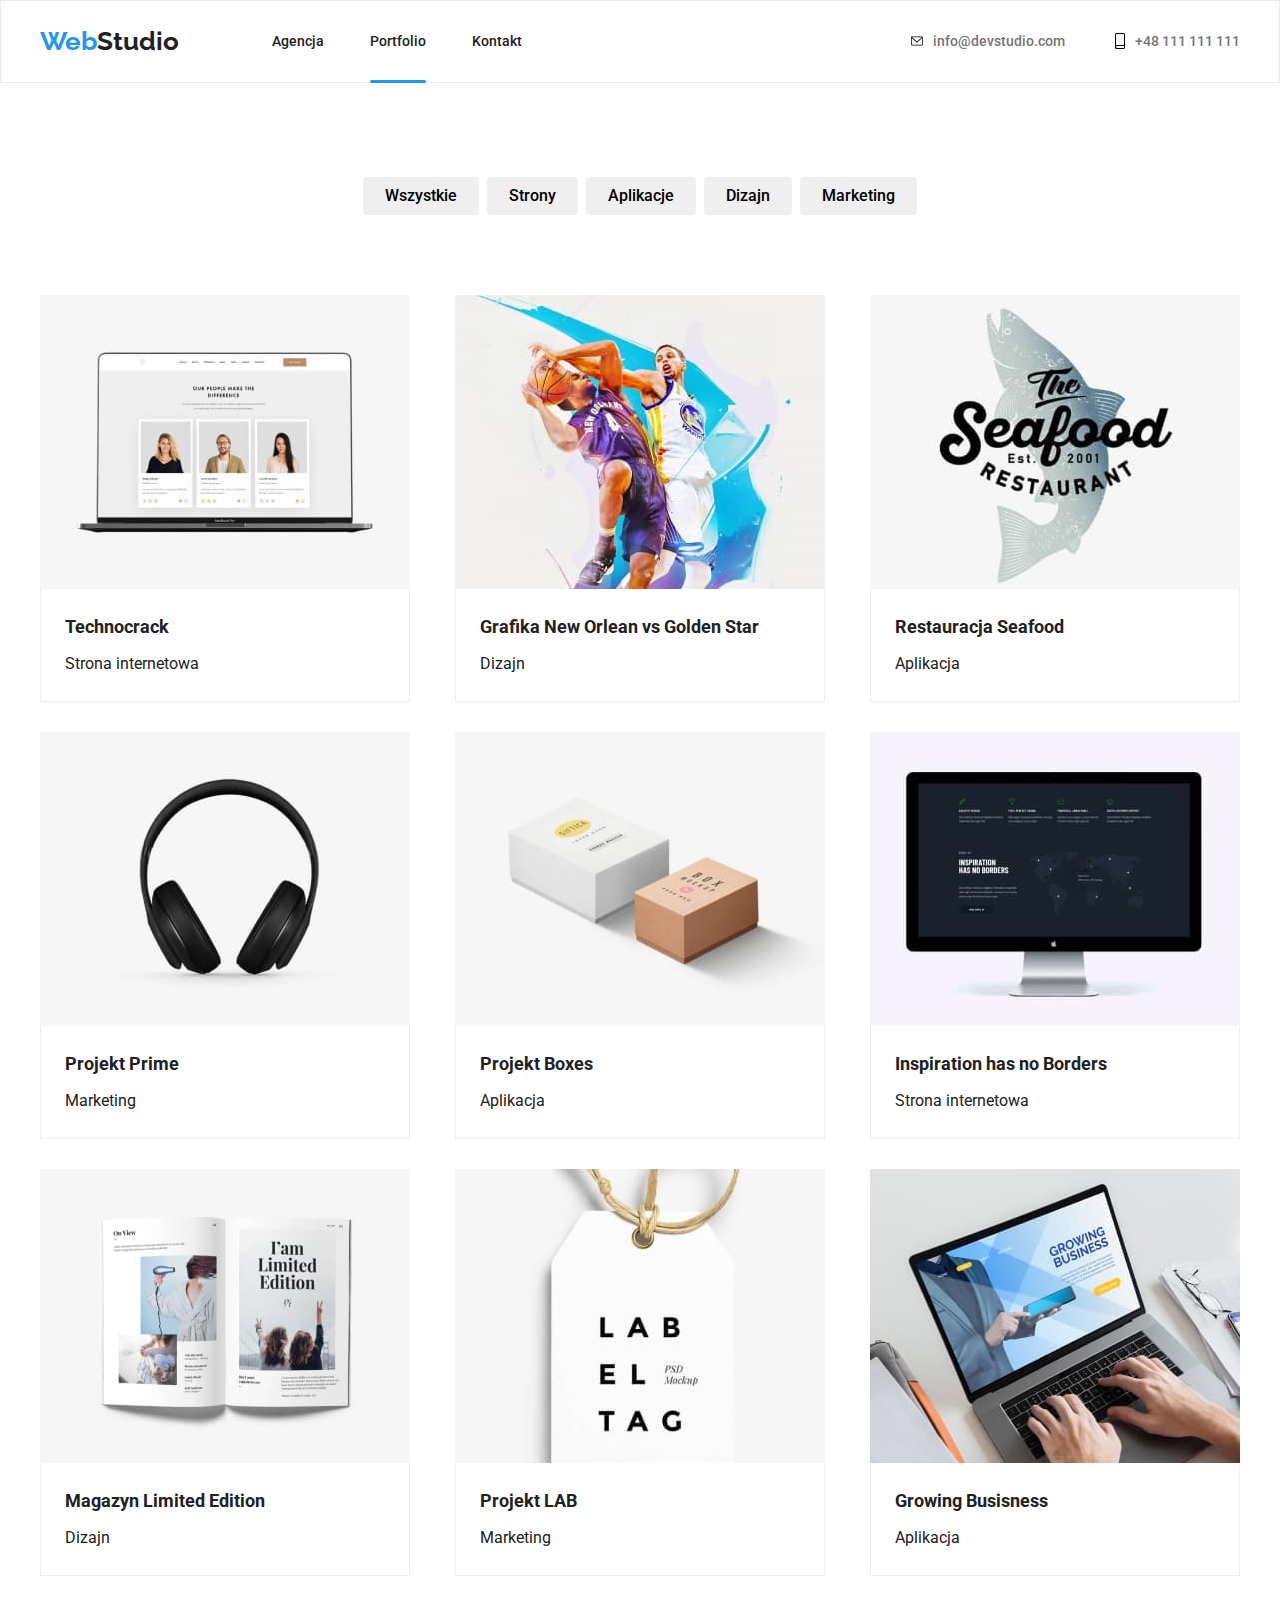
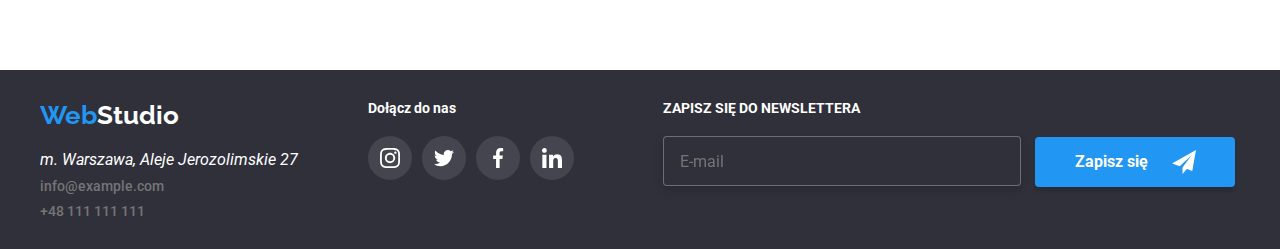
==== portfolio.html @ adc65fa4 "sklonowanie homework6" ====
<!DOCTYPE html>
<html lang="pl">
<head>
    <meta charset="UTF-8">
    <meta http-equiv="X-UA-Compatible" content="IE=edge">
    <meta name="viewport" content="width=device-width, initial-scale=1.0">
    <title>Portfolio</title>
    <link rel="stylesheet" href="https://cdnjs.cloudflare.com/ajax/libs/modern-normalize/1.0.0/modern-normalize.min.css" />
    <link rel="stylesheet" href="./css/styles.css">
    <link rel="preconnect" href="https://fonts.googleapis.com">
    <link rel="preconnect" href="https://fonts.gstatic.com" crossorigin>
    <link href="https://fonts.googleapis.com/css2?family=Raleway:wght@900&family=Roboto:wght@400;500;700;900&display=swap"
        rel="stylesheet">
</head>
<body>
    <header class="header">
    <div class="conteiner header-center">
        <a class="header-link link" href="./index.html"><span class="logo">Web</span>Studio</a>
        <nav class="navi">
            <ul class="navi-link list">
                <li class="navi-list-item"><a class="navi-list-link link" href="./index.html">Agencja</a></li>
                <li class="navi-list-item one"><a class="navi-list-link link" href="./portfolio.html">Portfolio</a></li>
                <li class="navi-list-item"><a class="navi-list-link link" href="#">Kontakt</a></li>
            </ul>
        </nav>
        <a class="link-mail link" href="mailto:info@devstudio.com">
            <svg class="mail-icons">
                <use href="./images/icons.svg#icon-envelope"></use>
            </svg>info@devstudio.com</a>
        <a class="link-phone link" href="tel:+48111111111">
            <svg class="phone-icons">
                <use href="./images/icons.svg#icon-smartphone"></use>
            </svg>+48 111 111 111</a>
    </div>
    </header>
    <main class="pade-two">
        <div class="filtr section">
            <div class="filtr-button conteiner">
                <ul class="filtr-list list">
                    <li class="filtr-list-item"><button class="btn-list" type="button">Wszystkie</button></li>
                    <li class="filtr-list-item"><button class="btn-list" type="button">Strony</button></li>
                    <li class="filtr-list-item"><button class="btn-list" type="button">Aplikacje</button></li>
                    <li class="filtr-list-item"><button class="btn-list" type="button">Dizajn</button></li>
                    <li class="filtr-list-item"><button class="btn-list" type="button">Marketing</button></li>
                </ul>
            </div>
            
        </div>
        <div class="fotos">
            <div class="conteiner">
                <ul class="fotos-list list">
                    <li class="fotos-list-item">
                        <figure class="fotos-set">
                            <div class="box-fotos">
                                <img src="./images/portfolio1.jpg" alt="zdjęcie laptopa" width="370px" height="294px">
                                <div class="box-text">
                                    <p>
                                        Technocrack jest popularną platformą wykorzystywaną do rozpowszechniania koronawirusa. Firmy wykorzystują tę platformę
                                        do celów szpiegowskich i ataków na niezabezpieczone serwery konkurencji
                                    </p>
                                </div>
                            </div>   
                            <figcaption class="fotos-caption">Technocrack <br> <span class="fotos-caption-text">Strona
                                    internetowa</span></figcaption>
                        </figure>
                    </li>
                    <li class="fotos-list-item">
                        <figure class="fotos-set">
                            <div class="box-fotos">
                                <img src="./images/portfolio2.jpg" alt="zdjęcie koszykarzy" width="370px" height="294px">
                                <div class="box-text">
                                    <p>
                                        Technocrack jest popularną platformą wykorzystywaną do rozpowszechniania koronawirusa. Firmy wykorzystują tę
                                        platformę
                                        do celów szpiegowskich i ataków na niezabezpieczone serwery konkurencji
                                    </p>
                                </div>
                            </div>
                            <figcaption class="fotos-caption">Grafika New Orlean vs Golden Star <br> <span
                                    class="fotos-caption-text">Dizajn</span></figcaption>
                        </figure>
                    </li>
                    <li class="fotos-list-item">
                        <figure class="fotos-set">
                            <div class="box-fotos">
                                <img src="./images/portfolio3.jpg" alt="logo Seafood" width="370px" height="294px">
                                <div class="box-text">
                                    <p>
                                        Technocrack jest popularną platformą wykorzystywaną do rozpowszechniania koronawirusa. Firmy wykorzystują tę
                                        platformę
                                        do celów szpiegowskich i ataków na niezabezpieczone serwery konkurencji
                                    </p>
                                </div>
                            </div>
                            <figcaption class="fotos-caption">Restauracja Seafood <br> <span class="fotos-caption-text">Aplikacja</span>
                            </figcaption>
                        </figure>
                    </li>
                    <li class="fotos-list-item">
                        <figure class="fotos-set">
                            <div class="box-fotos">
                                <img src="./images/portfolio4.jpg" alt="zdjęcie słuchawek" width="370px" height="294px">
                                <div class="box-text">
                                    <p>
                                        Technocrack jest popularną platformą wykorzystywaną do rozpowszechniania koronawirusa. Firmy wykorzystują tę
                                        platformę
                                        do celów szpiegowskich i ataków na niezabezpieczone serwery konkurencji
                                    </p>
                                </div>
                            </div>
                            <figcaption class="fotos-caption">Projekt Prime <br> <span class="fotos-caption-text">Marketing</span>
                            </figcaption>
                        </figure>
                    </li>
                    <li class="fotos-list-item">
                        <figure class="fotos-set">
                            <div class="box-fotos">
                                <img src="./images/portfolio5.jpg" alt="zdjecie pudełek" width="370px" height="294px">
                                <div class="box-text">
                                    <p>
                                        Technocrack jest popularną platformą wykorzystywaną do rozpowszechniania koronawirusa. Firmy wykorzystują tę
                                        platformę
                                        do celów szpiegowskich i ataków na niezabezpieczone serwery konkurencji
                                    </p>
                                </div>
                            </div>
                            <figcaption class="fotos-caption">Projekt Boxes <br> <span class="fotos-caption-text">Aplikacja</span>
                            </figcaption>
                        </figure>
                    </li>
                    <li class="fotos-list-item">
                        <figure class="fotos-set">
                            <div class="box-fotos">
                                <img src="./images/portfolio6.jpg" alt="zdjecie monitora" width="370px" height="294px">
                                <div class="box-text">
                                    <p>
                                        Technocrack jest popularną platformą wykorzystywaną do rozpowszechniania koronawirusa. Firmy wykorzystują tę
                                        platformę
                                        do celów szpiegowskich i ataków na niezabezpieczone serwery konkurencji
                                    </p>
                                </div>
                            </div>
                            <figcaption class="fotos-caption">Inspiration has no Borders <br><span class="fotos-caption-text">Strona
                                    internetowa</span></figcaption>
                        </figure>
                    </li>
                    <li class="fotos-list-item">
                        <figure class="fotos-set">
                            <div class="box-fotos">
                                <img src="./images/portfolio7.jpg" alt="zdjecie otwartej książki" width="370px" height="294px">
                                <div class="box-text">
                                    <p>
                                        Technocrack jest popularną platformą wykorzystywaną do rozpowszechniania koronawirusa. Firmy wykorzystują tę
                                        platformę
                                        do celów szpiegowskich i ataków na niezabezpieczone serwery konkurencji
                                    </p>
                                </div>
                            </div>
                            <figcaption class="fotos-caption">Magazyn Limited Edition<br><span class="fotos-caption-text">Dizajn</span>
                            </figcaption>
                        </figure>
                    </li>
                    <li class="fotos-list-item">
                        <figure class="fotos-set">
                            <div class="box-fotos">
                                <img src="./images/portfolio8.jpg" alt="zdjecie metki" width="370px" height="294px">
                                <div class="box-text">
                                    <p>
                                        Technocrack jest popularną platformą wykorzystywaną do rozpowszechniania koronawirusa. Firmy wykorzystują tę
                                        platformę
                                        do celów szpiegowskich i ataków na niezabezpieczone serwery konkurencji
                                    </p>
                                </div>
                            </div>
                            <figcaption class="fotos-caption">Projekt LAB<br><span class="fotos-caption-text">Marketing</span>
                            </figcaption>
                        </figure>
                    </li>
                    <li class="fotos-list-item">
                        <figure class="fotos-set">
                            <div class="box-fotos">
                                <img src="./images/portfolio9.jpg" alt="zdjecie laptopa" width="370px" height="294px">
                                <div class="box-text">
                                    <p>
                                        Technocrack jest popularną platformą wykorzystywaną do rozpowszechniania koronawirusa. Firmy wykorzystują tę
                                        platformę
                                        do celów szpiegowskich i ataków na niezabezpieczone serwery konkurencji
                                    </p>
                                </div>
                            </div>
                            <figcaption class="fotos-caption">Growing Busisness<br> <span class="fotos-caption-text">Aplikacja</span>
                            </figcaption>
                        </figure>
                    </li>
                </ul>
            </div>
        </div>
    </main>
    <footer class="info">
        <div class="conteiner down">
            <div class="address">
                <a class="header-link link" href="./index.html"><span class="logo">Web</span><span
                        class="logo-down">Studio</span></a>
                <address class="town town-down">
                    m. Warszawa, Aleje Jerozolimskie 27
                </address>
                <p class="contact"><a class="link-mail link space" href="mailto:info@example.com">info@example.com</a></p>
                <p class="contact"><a class="link-phone link space" href="tel:+48111111111">+48 111 111 111</a></p>
            </div>
            <div class="address-socjal">
                <p class="joint">Dołącz do nas</p>
                <ul class="address-socjal-list list">
                    <li class="address-socjal-icons">
                        <a class="address-list_link" href="#">
                            <svg class="address-icons">
                                <use href="./images/icons.svg#icon-instagram"></use>
                            </svg>
                        </a>
                    </li>
                    <li class="address-socjal-icons">
                        <a class="address-list_link" href="#">
                            <svg class="address-icons">
                                <use href="./images/icons.svg#icon-twitter"></use>
                            </svg>
                        </a>
                    </li>
                    <li class="address-socjal-icons">
                        <a class="address-list_link" href="#">
                            <svg class="address-icons">
                                <use href="./images/icons.svg#icon-facebook"></use>
                            </svg>
                        </a>
                    </li>
                    <li class="address-socjal-icons">
                        <a class="address-list_link" href="#">
                            <svg class="address-icons">
                                <use href="./images/icons.svg#icon-linkedin"></use>
                            </svg>
                        </a>
                    </li>
                </ul>
            </div>
            <div class="newsletter">
                <form>
                    <label>
                        <p class="sign">Zapisz się do Newslettera</p>
                        <input class="sign-mail" type="email" name="email" placeholder="E-mail">
                        <button class="sign-btn" type="submit">Zapisz się
                            <svg class="icon-send">
                                <use href="./images/iconss.svg#icon-icon-send"></use>
                            </svg>
                        </button>
                    </label>
                </form>
            </div>
        </div>
    </footer>
</body>
</html>
---- css/styles.css ----
:root {
    --main-font:'Roboto', sans-serif;
    --secend-font:'Raleway', sans-serif;
    --secend-color: #2196F3;
    --first-color: #757575;
}
body {
    font-family: var(--main-font);
    color: #212121;

}
h1,
h2,
h3,
h4,
h5,
h6 {
    margin: 0;
    padding: 0;
}
ul,
ol {
    margin: 0;
    padding: 0;
}
p {
    margin: 0;
    padding: 0;
}
figure {
    margin: 0;
    padding: 0;
}

.list {
    list-style: none;
}
.link {
    text-decoration: none;
}
.conteiner {
    width: 1200px;
    margin: 0 auto;
}
.section {
    padding-top: 94px;
    padding-bottom: 94px;
}

/*--------Header----------*/
.header .conteiner {
    display: flex;
    align-items: center;
    padding-top: 25px;
    padding-bottom: 25px;
}
.navi-link {
    display: flex;
}
.navi-list-item:not(:last-child) {
    margin-right: 46px;
}
.header-link {
    font-family: var(--secend-font);
    font-weight: 700;
    font-size: 26px;
    line-height: 1.192em;
    color: #212121;
    margin-right: 93px;
    transition-property: color;
    transition-duration: 250ms;
    transition-timing-function: cubic-bezier(0.4, 0, 0.2, 1);
}
.header {
    border: 1px solid #ECECEC;

}
.logo {
    color: var(--secend-color);
}

.header-link:hover, .header-link:focus,
 .header-link:active {
        color: var(--secend-color);
        
}
.navi-list-link {
    color: #212121;
    font-family: var(--main-font);
    font-weight: 500;
    font-size: 14px;
    line-height: 1.142em;
    transition-property: color;
    transition-duration: 250ms;
    transition-timing-function: cubic-bezier(0.4, 0, 0.2, 1);
}
.navi-list-item {
    position: relative;
    transition-property: color;
    transition-duration: 250ms;
    transition-timing-function: cubic-bezier(0.4, 0, 0.2, 1);
    
   
}
.one::before {
    content: "";
    width: 100%;
    height: 3px;
    display: block;
    background-color: var(--secend-color);
    position: absolute;
    bottom: -32px;
    border-radius: 2px;
}
.link-mail, .link-phone {
    color: var(--first-color);
    font-family: var(--main-font);
    font-weight: 500;
    font-size: 14px;
    line-height: 1.142em; 
    transition-property: fill;
    transition-duration: 250ms;
    transition-timing-function: cubic-bezier(0.4, 0, 0.2, 1);
    
}
.link-mail {
    display: flex;
    margin-left: auto;
    margin-right: 50px;
    transition-property: color;
    transition-duration: 250ms;
    transition-timing-function: cubic-bezier(0.4, 0, 0.2, 1);
}
.mail-icons {
    margin-right: 10px;
    width: 12px;
    height: 16px;
    transition-property: fill;
    transition-duration: 250ms;
    transition-timing-function: cubic-bezier(0.4, 0, 0.2, 1);

}
.link-mail:hover,
.link-mail:focus {
    fill: var(--secend-color);
    
}
.phone-icons {
    margin-right: 10px;
    width: 10px;
    height: 16px;
    transition-property: fill;
    transition-duration: 250ms;
    transition-timing-function: cubic-bezier(0.4, 0, 0.2, 1);
}
.link-phone {
    display: flex;
    transition-property: color;
    transition-duration: 250ms;
    transition-timing-function: cubic-bezier(0.4, 0, 0.2, 1);
}
.link-phone:hover,
.link-phone:focus {
    fill: var(--secend-color);
    
}
.navi-list-link:hover, .navi-list-link:focus, .navi-list-link:active,
.link-mail:hover, .link-mail:focus, .link-mail:active,
.link-phone:hover, .link-phone:focus, .link-phone:active  {
    color: var(--secend-color);
   
    
}
/*--------End Header----------*/
/*-------Body----------*/

.efect .conteiner {
    display: flex;
    flex-direction: column;
    align-items: center;
    align-content: center;
    justify-items: center;

}
.efect-head {
    font-weight: 900;
    font-size: 44px;
    line-height: 1.363em;
    color: white;
    text-align: center;
    text-transform: uppercase;
    max-width: 696px;
}

.efect {
    display: flex;
    background-color: #2F303A;
    background-image:linear-gradient(
        rgba(47, 48, 58, 0.4),
        rgba(47, 48, 58, 0.4)),  
    url(../images/background-image.jpg);
    background-size: cover;
    background-repeat: no-repeat;
    min-height: 600px;
    align-items: center;
}
.btn-service {
    font-family: var(--secend-font);
    font-weight: 700;
    font-size: 16px;
    line-height: 1.875em;
    background-color: var(--secend-color);
    color: white;
    margin-top: 30px;
    border: none;
    box-shadow: rgba(0, 0, 0, 0.15);
    border-radius: 4px;
    width: 200px;
    height: 50px;
   
}
.btn-service:hover, .btn-service:focus, .btn-service:active {
    color: var(--secend-color);
    cursor: pointer;
    color: white;
    
}
.description .conteiner {
    display: flex;
    justify-content: center
}
.description-list {
    display: flex;
}

.description-list-item:not(:last-child){
    margin-right: 30px;
}
.article {
    display: flex;
    flex-direction: column;
}
.article-icons {
    display: flex;
    background-color: #F5F4FA;
    justify-content: center;
    padding-top: 25px;
    padding-bottom: 25px;
    
}
.article-icnos_item {
    width: 70px;
    height: 70px;
    
}
.article-head {
    font-size: 14px;
    font-weight: 700;
    line-height: 1.142em;
    margin-bottom: 10px;
    margin-top: 30px;
}
.article-p {
    font-size: 14px;
    flex-wrap: wrap;
    line-height: 1.714em;
}
.working {
    padding-top: 0;
}
.working-head {
    font-size: 36px;
    font-weight: 700;
    line-height: 1.166em;
    
    margin-bottom: 30px;
}
.teams-head {
    font-size: 36px;
    font-weight: 700;
    line-height: 1.166em;
    align-items: center;
    margin-bottom: 50px;
}
.teams-caption {
    font-size: 16px;
    font-weight: 500;
    line-height: 1.187em;
    text-align: center;
    margin-top: 30px;
    
}
.teams-caption-text {
   font-size: 16px;
    font-weight: 400;
    line-height: 1.187em; 
    text-align: center;
}


.social-list {
    display: flex;
    align-items: center;
    justify-content: space-between; 
   padding: 16px 32px 30px 32px;
}
.social-list-item {
    display: flex;
    align-items: center;
    justify-content: center;

}
.social-list_link{
    display: flex;
     width: 44px;
    height: 44px;
    background-color: white;
    border-radius: 50%; 
    justify-content: center;
    align-items: center;
    fill: #AFB1B8;
    transition-property: fill, background-color;
    transition-duration: 250ms;
    transition-timing-function: cubic-bezier(0.4, 0, 0.2, 1);
}
.social-list_link:hover,
.social-list_link:focus {
    fill: white;
    background-color: var(--secend-color);
    
}

.social-icons {
    width: 20px;
    height: 20px;
}
.working .conteiner {
    display: flex;
    align-items: center;
}
.what {
    flex-direction: column;
}
.working-list {
    display: flex;
}
.working-list-item:not(:last-child){
    margin-right: 30px;
}
.working-contens {
    position: relative;
    overflow: hidden;
}
.working-contens > .working-contens-item {
    position: absolute;
    bottom: 4px;
    margin: 0;
    font-size: 16px;
    font-weight: 700;
    line-height: 1.172em;
    padding-top: 27px;
    padding-bottom: 27px;
    background-color: rgba(47, 48, 58, 0.8);
    color: white;
    width: 100%;
    text-align: center;
}

.teams .conteiner {
    display: flex;
    justify-content: space-between;
}
.teams .conteiner {
    display: flex;
    flex-direction: column;
    justify-content: space-between;
}

.teams-list {
    display: flex;
    justify-content: space-between;
}
.teams {
    background-color: #F5F4FA;
    align-content: center;
}
.teams-foto {
 padding: 0;
 margin: 0;
}
.teams-head {
    margin: 0 auto 50px auto;
}
.teams-list-item {
    background-color: white;
    box-shadow: 0px 1px 3px rgba(0, 0, 0, 0.12), 0px 1px 1px rgba(0, 0, 0, 0.14), 0px 2px 1px rgba(0, 0, 0, 0.2);
    border-radius: 0px 0px 4px 4px; 
}
.client .conteiner {
    display: flex;
    flex-direction: column;
}
.client-header {
    margin: 0 auto 50px auto;
    font-size: 36px;
    font-weight: 700;
    line-height: 1.166em;
}
.client-list {
    display: flex;
    justify-content: space-between;
}
.client-icons {
    width: 106px;
    height: 60px;
}
.client-list-item {
    padding: 18px 32px 14px 32px;
    border: 1px solid #AFB1B8;
    border-radius: 4px;
    fill: #AFB1B8;
    transition-property: fill;
    transition-duration: 250ms;
    transition-timing-function: cubic-bezier(0.4, 0, 0.2, 1);
}
.client-list-item:hover,
.client-list-item:focus {
    fill: var(--secend-color);
    border: 1px solid var(--secend-color);
    cursor: pointer;
    
}
/*-------End Body-------*/
/*--------footer---------*/
.down {
    padding-top: 30px;
    padding-bottom: 30px;
}
.space {
    margin-top: 9px;
}
.town {
    margin-top: 20px;
}
.contact {
    margin-top: 9px;
}
.joint {
    font-size: 14px;
    font-weight: 700;
    color: rgba(255, 255, 255, 1);
}
.down {
    display: flex;
}
.address-socjal-icons {
    display: flex;
    padding-right: 10px;  
}
.address-list_link {
    display: flex;
    justify-content: center;
    align-items: center;
    width: 44px;
    height: 44px;
    border-radius: 50%;
    background-color: rgba(255, 255, 255, 0.1);
    fill: rgba(255, 255, 255, 1);
    transition-property: background-color;
    transition-duration: 250ms;
    transition-timing-function: cubic-bezier(0.4, 0, 0.2, 1);
}
.address-list_link:hover, 
.address-list_link:focus {
    background-color: var(--secend-color);
    
}
.address-icons {
    width: 20px;
    height: 20px;
    
}
.address-socjal {
    display: flex;
    flex-direction: column;
    margin-left: 70px;
}
.address-socjal-list {
    display: flex;
    margin-top: 20px;
}
.sign {
    color: #fff;
    font-size: 14px;
    font-weight: 700;
    line-height: 1.172em;
    text-transform: uppercase;
}
.sign-mail{
    background-color:rgba(47, 48, 58, 1);
    color: rgba(255, 255, 255, 0.6);
    width: 358px;
    height: 50px;
    border: 1px solid rgba(255, 255, 255, 0.3);
    box-sizing: border-box;
    filter: drop-shadow(0px 4px 4px rgba(0, 0, 0, 0.15));
    border-radius: 4px;
    margin-top: 20px;
    transition-property: border;
    transition-duration: 250ms;
    transition-timing-function: cubic-bezier(0.4, 0, 0.2, 1);
    padding-left: 16px;
}
.sign-mail:hover,
.sign-mail:focus {
    border: 1px solid var(--secend-color);
}
.sign-btn {
    background-color: var(--secend-color);
    color: #fff;
    font-size: 16px;
    font-weight: 700;
    line-height: 1.875em;
    display: inline-flex;
    width: 200px;
    height: 50px;
    border: none;
    box-shadow: 0px 4px 4px rgba(0, 0, 0, 0.15);
    border-radius: 4px;
    align-items: center;
    justify-content: center;
    margin-left: 10px;
    cursor: pointer;
    
}
.newsletter {
    margin-left: 79px;
}
.icon-send {
    width: 24px;
    height: 24px;
    margin-left: 24px; 
}

/*-------End footer--------*/
/*------main Portfolio------*/
.btn-list {
    font-weight: 500;
    font-size: 16px;
    line-height: 1.625em;
    padding: 6px 22px;
    border-radius: 4px;
    border: none;
    transition-property: background-color, color;
    transition-duration: 250ms;
    transition-timing-function: cubic-bezier(0.4, 0, 0.2, 1);
}
.btn-list:hover, .btn-list:focus, .btn-list:active {
    color: var(--secend-color);
    cursor: pointer;
    background-color: #2196F3;
    color: white;
    border-radius: 4px;
    border: none;
    
    
}
.fotos-caption {
    font-size: 18px;
    font-weight: 700;
    line-height: 2em;
}
.fotos-caption-text {
    font-size: 16px;
    font-weight: 400;
    line-height: 1.875em;
}
.box-fotos{
    position: relative;
    width: 370px;
    height: 294px;
    overflow: hidden;
}
.box-text {
    position: absolute;
    top: 0;
    left: 0;
    width: 100%;
    height: 100%;
    font-size: 18px;
    line-height: 1.555em;
    padding: 49px 45px 49px 24px;
    background-color:rgba(33, 150, 243, 0.9);
    transform: translateY(100%);
    transition: 250ms;
    transition-timing-function: cubic-bezier(0.4, 0, 0.2, 1)

}
.fotos-list-item:hover .box-text {
    transform: translateY(0);
}
.filtr .filtr-button {
    display: flex; 
    align-content: center;
    justify-content: center;
}
.filtr-list {
    display: flex;
    align-items: center;
}
.filtr-list-item:not(:last-child){
    margin-right: 8px;
}
.filtr-list-item {
    background: #F5F4FA;
    border-radius: 4px;
}
.filtr {
    padding-bottom: 50px;
}
.fotos .conteiner {
    display: flex;
}
.fotos-list {
    display: flex;
    justify-content: space-between;
    flex-wrap: wrap;
    flex-basis: calc(:100%/3);
}
.fotos {
    padding-bottom: 94px;
}
.fotos-list-item {
    margin-top: 30px;
}
.fotos-list-item:hover {
   border: 1px solid var(--secend-color);
   cursor: pointer;
   
}

.fotos-caption {
    padding-left: 24px;
    padding-top: 20px;
    padding-bottom: 20px;
    border: 1px solid #EEEEEE;
    border-top: none;
}
.info {
    background-color: #2F303A;
}
.town-down {
    color: white;
}
.logo-down {
    color: white;
}
/*------ End main Portfolio-------*/

/*--------backdrop----------*/
.backdrop {
    position: fixed;
    top: 0;
    left: 0;
    width: 100%;
    height: 100%;
    background-color: rgba(0, 0, 0, 0.2);
    transition: 250ms;
    transition-timing-function: cubic-bezier(0.4, 0, 0.2, 1);
}
.modal {
    position: absolute;
    top: 50%;
    left: 50%;
    transform: translate(-50%,-50%);
    width: 528px;
    height: 581px;
    background-color: #fff;
}
.close-btn {
    position: absolute;
    top: 8px;
    right: 8px;
    width: 30px;
    height: 30px;
    background-color: #fff;
    border: 1px solid rgba(0,0,0,0.1);
    border-radius: 50%;
    cursor: pointer;
}
.is-hidden {
    opacity: 0;
    visibility: hidden;
    pointer-events: none;
    transform: translateY(100%);
    transition: 250ms;
    transition-timing-function: cubic-bezier(0.4, 0, 0.2, 1)
}
.form {
    justify-items: center;
}
.form-head {
    margin-top: 40px;
    text-align: center;
    font-size: 20px;
    font-weight: 700;
}
.form .form-label {
    display: flex;
    flex-direction: column;
    padding-left: 40px;
    padding-right: 40px; 
}
.form-label {
    font-size: 12px;
    color:rgba(117, 117, 117, 1);
    margin-top: 10px;
}

.coment {
    resize: none;
    padding: 12px 16px;
    font-size: 12px;
    border: 1px solid rgba(33, 33, 33, 0.2);
    box-sizing: border-box;
    border-radius: 4px;
    transition: 250ms;
    transition-timing-function: cubic-bezier(0.4, 0, 0.2, 1)
}
.form-btn {
    background-color: var(--secend-color);
    color: #fff;
    font-size: 16px;
    font-weight: 700;
    width: 200px;
    height: 50px;
    margin-top: 30px;
    margin-left: 164px;
    border: none;
    box-shadow: 0px 4px 4px rgba(0, 0, 0, 0.15);
    border-radius: 4px;
}
.form-input {
    border: 1px solid rgba(33, 33, 33, 0.2);
    box-sizing: border-box;
    border-radius: 4px;
    width: 100%;
    height: 40px;
    padding-left: 45px;
    transition: 250ms;
    transition-timing-function: cubic-bezier(0.4, 0, 0.2, 1)
}
.form-input:hover,
.form-input:focus,
.coment:hover,
.coment:focus {
    border: 1px solid var(--secend-color);
    box-sizing: border-box;
    border-radius: 4px;
    outline: none; 
}
.form-label-item:hover,
.form-label-item:focus{
    fill: var(--secend-color);
}
.form-label-item {
    position: relative;
    display: block;
    fill: #212121;
}

.form-input-image {
    position: absolute;
    top: 11px;
    left: 15px;
    width: 18px;
    height: 18px; 
}
.policy {
    display: flex;
    justify-content: center;
    align-items: center;
    font-size: 14px;
    line-height: 1.714em;
    margin-top: 20px;
    padding-left: 40px;
    padding-right: 40px;
    color: #757575;
    
}

.policy-link {
    padding-left: 2px;
    padding-right: 2px;
}

.policy-check::before {
    display: inline-flex;
    content: "";
    width: 16px;
    height: 16px;
    border: 2px solid black;
    border-radius: 2px;
    margin-right: 9px;
    transition: 250ms;
    transition-timing-function: cubic-bezier(0.4, 0, 0.2, 1);
}
.policy-checkbox:checked +.policy-check::before {
    background-image: url(../images/icon-check.svg);
    background-size: contain;
    border: 2px solid var(--secend-color);
    border-radius: 2px;
    background-color: var(--secend-color);
}
.visually-hidden {
    position: absolute !important;
    clip: rect(1px 1px 1px 1px);
    padding: 0 !important;
    border: 0 !important;
    height: 1px !important;
    width: 1px !important;
    overflow: hidden;
}
/*---------bakdrop end---------*/
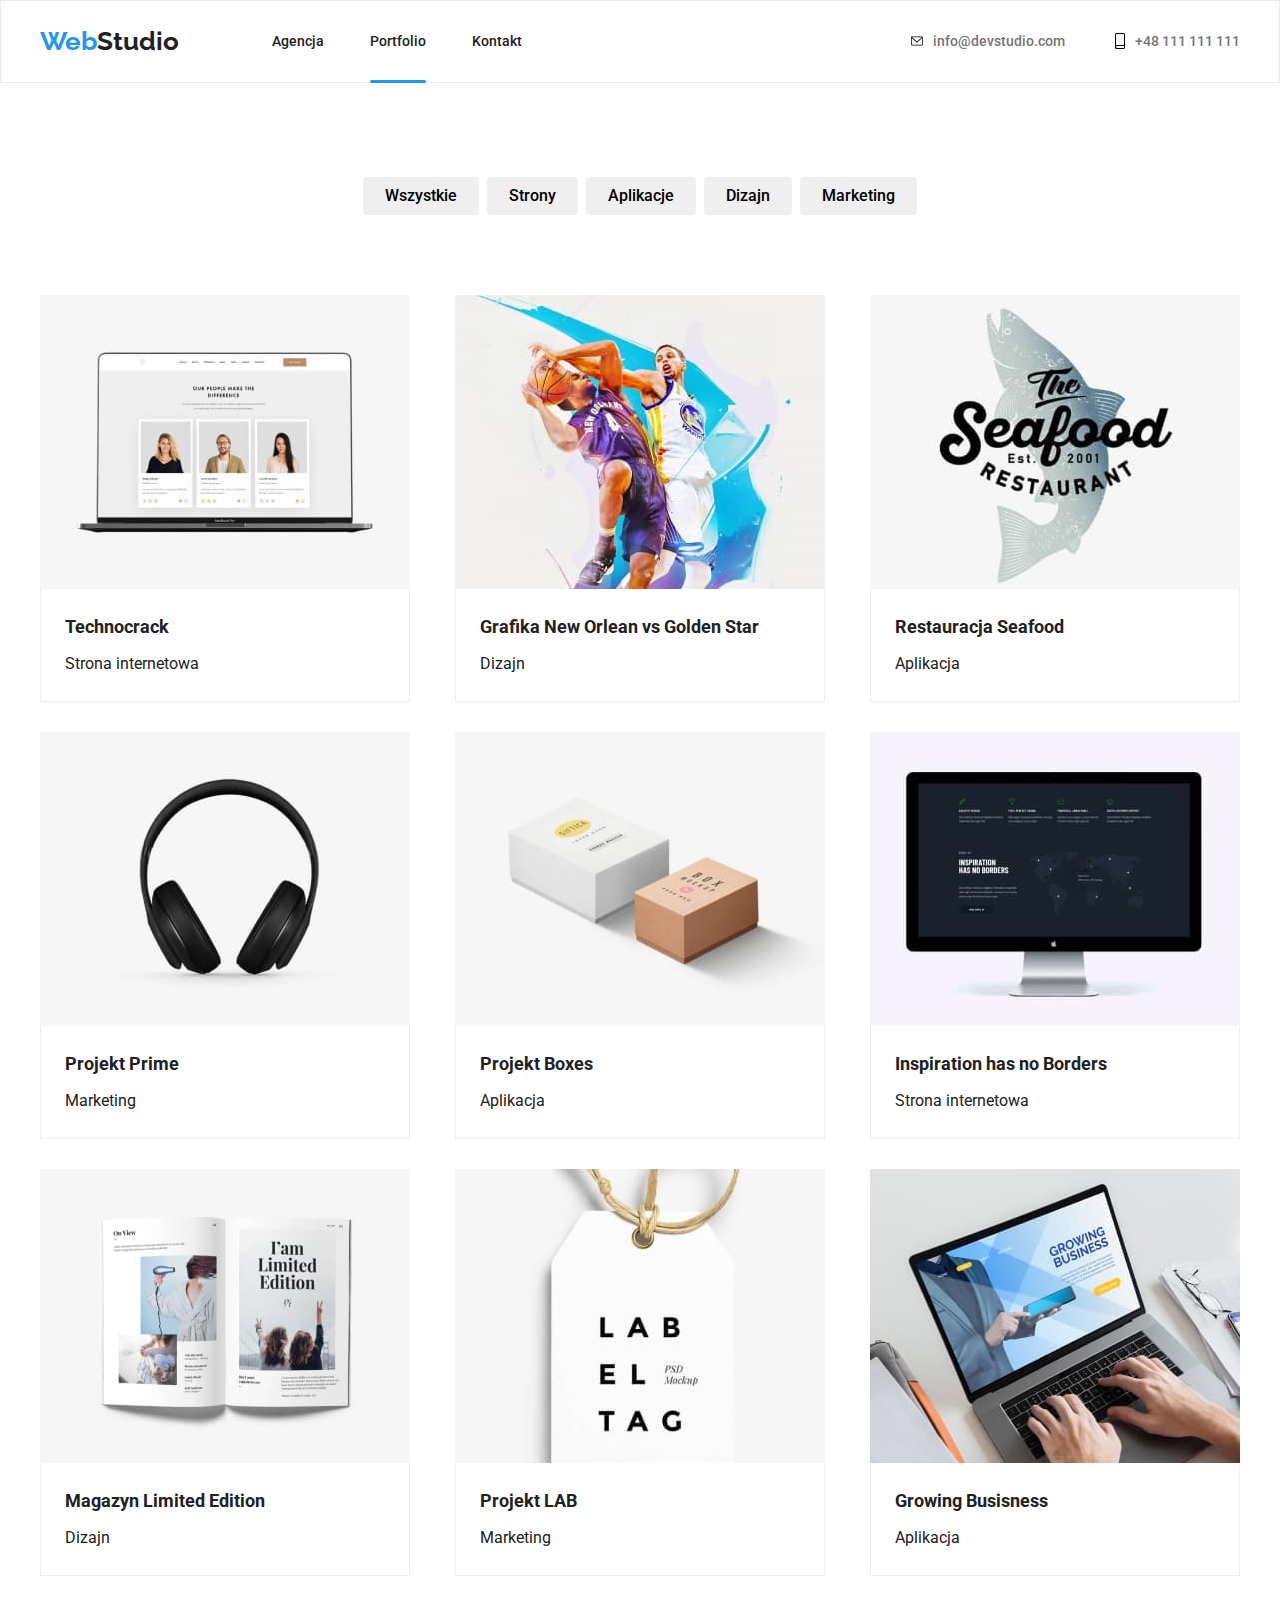
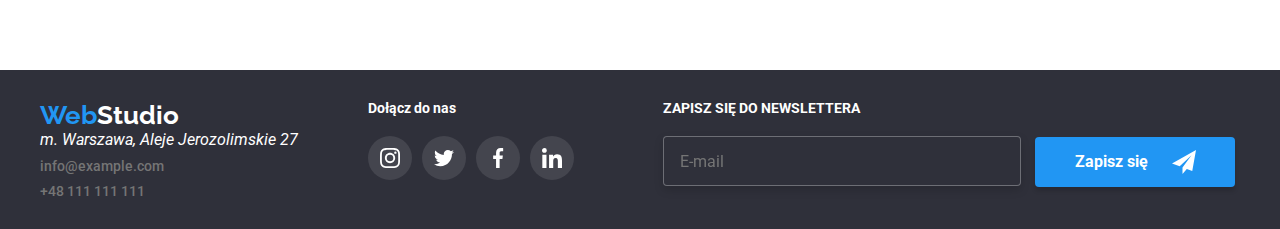
==== commit aca50f5d: "dodanie folderu sass oraz metodologi BEM" ====
--- a/portfolio.html
+++ b/portfolio.html
@@ -14,181 +14,181 @@
 </head>
 <body>
     <header class="header">
-    <div class="conteiner header-center">
-        <a class="header-link link" href="./index.html"><span class="logo">Web</span>Studio</a>
-        <nav class="navi">
-            <ul class="navi-link list">
-                <li class="navi-list-item"><a class="navi-list-link link" href="./index.html">Agencja</a></li>
-                <li class="navi-list-item one"><a class="navi-list-link link" href="./portfolio.html">Portfolio</a></li>
-                <li class="navi-list-item"><a class="navi-list-link link" href="#">Kontakt</a></li>
-            </ul>
-        </nav>
-        <a class="link-mail link" href="mailto:info@devstudio.com">
-            <svg class="mail-icons">
-                <use href="./images/icons.svg#icon-envelope"></use>
-            </svg>info@devstudio.com</a>
-        <a class="link-phone link" href="tel:+48111111111">
-            <svg class="phone-icons">
-                <use href="./images/icons.svg#icon-smartphone"></use>
-            </svg>+48 111 111 111</a>
-    </div>
+        <div class="conteiner">
+            <a class="header__link link" href="./index.html"><span class="logo">Web</span>Studio</a>
+            <nav class="navi">
+                <ul class="web list">
+                    <li class="web__list "><a class="web__link link" href="./index.html">Agencja</a></li>
+                    <li class="web__list web__list--active"><a class="web__link link" href="./portfolio.html">Portfolio</a></li>
+                    <li class="web__list "><a class="web__link link" href="#">Kontakt</a></li>
+                </ul>
+            </nav>
+            <a class="mail link" href="mailto:info@devstudio.com">
+                <svg class="mail__icons">
+                    <use href="./images/icons.svg#icon-envelope"></use>
+                </svg>info@devstudio.com</a>
+            <a class="phone link" href="tel:+48111111111">
+                <svg class="phone__icons">
+                    <use href="./images/icons.svg#icon-smartphone"></use>
+                </svg>+48 111 111 111</a>
+        </div>
     </header>
     <main class="pade-two">
         <div class="filtr section">
-            <div class="filtr-button conteiner">
-                <ul class="filtr-list list">
-                    <li class="filtr-list-item"><button class="btn-list" type="button">Wszystkie</button></li>
-                    <li class="filtr-list-item"><button class="btn-list" type="button">Strony</button></li>
-                    <li class="filtr-list-item"><button class="btn-list" type="button">Aplikacje</button></li>
-                    <li class="filtr-list-item"><button class="btn-list" type="button">Dizajn</button></li>
-                    <li class="filtr-list-item"><button class="btn-list" type="button">Marketing</button></li>
+            <div class="filtr__button conteiner">
+                <ul class="filtr__list list">
+                    <li class="filtr__list-item"><button class="filtr__list-btn" type="button">Wszystkie</button></li>
+                    <li class="filtr__list-item"><button class="filtr__list-btn" type="button">Strony</button></li>
+                    <li class="filtr__list-item"><button class="filtr__list-btn" type="button">Aplikacje</button></li>
+                    <li class="filtr__list-item"><button class="filtr__list-btn" type="button">Dizajn</button></li>
+                    <li class="filtr__list-item"><button class="filtr__list-btn" type="button">Marketing</button></li>
                 </ul>
             </div>
             
         </div>
         <div class="fotos">
             <div class="conteiner">
-                <ul class="fotos-list list">
-                    <li class="fotos-list-item">
-                        <figure class="fotos-set">
-                            <div class="box-fotos">
+                <ul class="fotos__list list">
+                    <li class="box">
+                        <figure class="box__fotos">
+                            <div class="tab">
                                 <img src="./images/portfolio1.jpg" alt="zdjęcie laptopa" width="370px" height="294px">
-                                <div class="box-text">
+                                <div class="tab__text">
                                     <p>
                                         Technocrack jest popularną platformą wykorzystywaną do rozpowszechniania koronawirusa. Firmy wykorzystują tę platformę
                                         do celów szpiegowskich i ataków na niezabezpieczone serwery konkurencji
                                     </p>
                                 </div>
                             </div>   
-                            <figcaption class="fotos-caption">Technocrack <br> <span class="fotos-caption-text">Strona
+                            <figcaption class="box__caption">Technocrack <br> <span class="box__caption-text">Strona
                                     internetowa</span></figcaption>
                         </figure>
                     </li>
-                    <li class="fotos-list-item">
-                        <figure class="fotos-set">
-                            <div class="box-fotos">
+                    <li class="box">
+                        <figure class="box__fotos">
+                            <div class="tab">
                                 <img src="./images/portfolio2.jpg" alt="zdjęcie koszykarzy" width="370px" height="294px">
-                                <div class="box-text">
-                                    <p>
-                                        Technocrack jest popularną platformą wykorzystywaną do rozpowszechniania koronawirusa. Firmy wykorzystują tę
-                                        platformę
-                                        do celów szpiegowskich i ataków na niezabezpieczone serwery konkurencji
-                                    </p>
-                                </div>
-                            </div>
-                            <figcaption class="fotos-caption">Grafika New Orlean vs Golden Star <br> <span
-                                    class="fotos-caption-text">Dizajn</span></figcaption>
-                        </figure>
-                    </li>
-                    <li class="fotos-list-item">
-                        <figure class="fotos-set">
-                            <div class="box-fotos">
+                                <div class="tab__text">
+                                    <p>
+                                        Technocrack jest popularną platformą wykorzystywaną do rozpowszechniania koronawirusa. Firmy wykorzystują tę
+                                        platformę
+                                        do celów szpiegowskich i ataków na niezabezpieczone serwery konkurencji
+                                    </p>
+                                </div>
+                            </div>
+                            <figcaption class="box__caption">Grafika New Orlean vs Golden Star <br> <span
+                                    class="box__caption-text">Dizajn</span></figcaption>
+                        </figure>
+                    </li>
+                    <li class="box">
+                        <figure class="box__fotos">
+                            <div class="tab">
                                 <img src="./images/portfolio3.jpg" alt="logo Seafood" width="370px" height="294px">
-                                <div class="box-text">
-                                    <p>
-                                        Technocrack jest popularną platformą wykorzystywaną do rozpowszechniania koronawirusa. Firmy wykorzystują tę
-                                        platformę
-                                        do celów szpiegowskich i ataków na niezabezpieczone serwery konkurencji
-                                    </p>
-                                </div>
-                            </div>
-                            <figcaption class="fotos-caption">Restauracja Seafood <br> <span class="fotos-caption-text">Aplikacja</span>
-                            </figcaption>
-                        </figure>
-                    </li>
-                    <li class="fotos-list-item">
-                        <figure class="fotos-set">
-                            <div class="box-fotos">
+                                <div class="tab__text">
+                                    <p>
+                                        Technocrack jest popularną platformą wykorzystywaną do rozpowszechniania koronawirusa. Firmy wykorzystują tę
+                                        platformę
+                                        do celów szpiegowskich i ataków na niezabezpieczone serwery konkurencji
+                                    </p>
+                                </div>
+                            </div>
+                            <figcaption class="box__caption">Restauracja Seafood <br> <span class="box__caption-text">Aplikacja</span>
+                            </figcaption>
+                        </figure>
+                    </li>
+                    <li class="box">
+                        <figure class="box__fotos">
+                            <div class="tab">
                                 <img src="./images/portfolio4.jpg" alt="zdjęcie słuchawek" width="370px" height="294px">
-                                <div class="box-text">
-                                    <p>
-                                        Technocrack jest popularną platformą wykorzystywaną do rozpowszechniania koronawirusa. Firmy wykorzystują tę
-                                        platformę
-                                        do celów szpiegowskich i ataków na niezabezpieczone serwery konkurencji
-                                    </p>
-                                </div>
-                            </div>
-                            <figcaption class="fotos-caption">Projekt Prime <br> <span class="fotos-caption-text">Marketing</span>
-                            </figcaption>
-                        </figure>
-                    </li>
-                    <li class="fotos-list-item">
-                        <figure class="fotos-set">
-                            <div class="box-fotos">
+                                <div class="tab__text">
+                                    <p>
+                                        Technocrack jest popularną platformą wykorzystywaną do rozpowszechniania koronawirusa. Firmy wykorzystują tę
+                                        platformę
+                                        do celów szpiegowskich i ataków na niezabezpieczone serwery konkurencji
+                                    </p>
+                                </div>
+                            </div>
+                            <figcaption class="box__caption">Projekt Prime <br> <span class="box__caption-text">Marketing</span>
+                            </figcaption>
+                        </figure>
+                    </li>
+                    <li class="box">
+                        <figure class="box__fotos">
+                            <div class="tab">
                                 <img src="./images/portfolio5.jpg" alt="zdjecie pudełek" width="370px" height="294px">
-                                <div class="box-text">
-                                    <p>
-                                        Technocrack jest popularną platformą wykorzystywaną do rozpowszechniania koronawirusa. Firmy wykorzystują tę
-                                        platformę
-                                        do celów szpiegowskich i ataków na niezabezpieczone serwery konkurencji
-                                    </p>
-                                </div>
-                            </div>
-                            <figcaption class="fotos-caption">Projekt Boxes <br> <span class="fotos-caption-text">Aplikacja</span>
-                            </figcaption>
-                        </figure>
-                    </li>
-                    <li class="fotos-list-item">
-                        <figure class="fotos-set">
-                            <div class="box-fotos">
+                                <div class="tab__text">
+                                    <p>
+                                        Technocrack jest popularną platformą wykorzystywaną do rozpowszechniania koronawirusa. Firmy wykorzystują tę
+                                        platformę
+                                        do celów szpiegowskich i ataków na niezabezpieczone serwery konkurencji
+                                    </p>
+                                </div>
+                            </div>
+                            <figcaption class="box__caption">Projekt Boxes <br> <span class="box__caption-text">Aplikacja</span>
+                            </figcaption>
+                        </figure>
+                    </li>
+                    <li class="box">
+                        <figure class="fbox__fotos">
+                            <div class="tab">
                                 <img src="./images/portfolio6.jpg" alt="zdjecie monitora" width="370px" height="294px">
-                                <div class="box-text">
-                                    <p>
-                                        Technocrack jest popularną platformą wykorzystywaną do rozpowszechniania koronawirusa. Firmy wykorzystują tę
-                                        platformę
-                                        do celów szpiegowskich i ataków na niezabezpieczone serwery konkurencji
-                                    </p>
-                                </div>
-                            </div>
-                            <figcaption class="fotos-caption">Inspiration has no Borders <br><span class="fotos-caption-text">Strona
+                                <div class="tab__text">
+                                    <p>
+                                        Technocrack jest popularną platformą wykorzystywaną do rozpowszechniania koronawirusa. Firmy wykorzystują tę
+                                        platformę
+                                        do celów szpiegowskich i ataków na niezabezpieczone serwery konkurencji
+                                    </p>
+                                </div>
+                            </div>
+                            <figcaption class="box__caption">Inspiration has no Borders <br><span class="box__caption-text">Strona
                                     internetowa</span></figcaption>
                         </figure>
                     </li>
-                    <li class="fotos-list-item">
-                        <figure class="fotos-set">
-                            <div class="box-fotos">
+                    <li class="box">
+                        <figure class="box__fotos">
+                            <div class="tab">
                                 <img src="./images/portfolio7.jpg" alt="zdjecie otwartej książki" width="370px" height="294px">
-                                <div class="box-text">
-                                    <p>
-                                        Technocrack jest popularną platformą wykorzystywaną do rozpowszechniania koronawirusa. Firmy wykorzystują tę
-                                        platformę
-                                        do celów szpiegowskich i ataków na niezabezpieczone serwery konkurencji
-                                    </p>
-                                </div>
-                            </div>
-                            <figcaption class="fotos-caption">Magazyn Limited Edition<br><span class="fotos-caption-text">Dizajn</span>
-                            </figcaption>
-                        </figure>
-                    </li>
-                    <li class="fotos-list-item">
-                        <figure class="fotos-set">
-                            <div class="box-fotos">
+                                <div class="tab__text">
+                                    <p>
+                                        Technocrack jest popularną platformą wykorzystywaną do rozpowszechniania koronawirusa. Firmy wykorzystują tę
+                                        platformę
+                                        do celów szpiegowskich i ataków na niezabezpieczone serwery konkurencji
+                                    </p>
+                                </div>
+                            </div>
+                            <figcaption class="box__caption">Magazyn Limited Edition<br><span class="box__caption-text">Dizajn</span>
+                            </figcaption>
+                        </figure>
+                    </li>
+                    <li class="box">
+                        <figure class="box__fotos">
+                            <div class="tab">
                                 <img src="./images/portfolio8.jpg" alt="zdjecie metki" width="370px" height="294px">
-                                <div class="box-text">
-                                    <p>
-                                        Technocrack jest popularną platformą wykorzystywaną do rozpowszechniania koronawirusa. Firmy wykorzystują tę
-                                        platformę
-                                        do celów szpiegowskich i ataków na niezabezpieczone serwery konkurencji
-                                    </p>
-                                </div>
-                            </div>
-                            <figcaption class="fotos-caption">Projekt LAB<br><span class="fotos-caption-text">Marketing</span>
-                            </figcaption>
-                        </figure>
-                    </li>
-                    <li class="fotos-list-item">
-                        <figure class="fotos-set">
-                            <div class="box-fotos">
+                                <div class="tab__text">
+                                    <p>
+                                        Technocrack jest popularną platformą wykorzystywaną do rozpowszechniania koronawirusa. Firmy wykorzystują tę
+                                        platformę
+                                        do celów szpiegowskich i ataków na niezabezpieczone serwery konkurencji
+                                    </p>
+                                </div>
+                            </div>
+                            <figcaption class="box__caption">Projekt LAB<br><span class="box__caption-text">Marketing</span>
+                            </figcaption>
+                        </figure>
+                    </li>
+                    <li class="box">
+                        <figure class="box__fotos">
+                            <div class="tab">
                                 <img src="./images/portfolio9.jpg" alt="zdjecie laptopa" width="370px" height="294px">
-                                <div class="box-text">
-                                    <p>
-                                        Technocrack jest popularną platformą wykorzystywaną do rozpowszechniania koronawirusa. Firmy wykorzystują tę
-                                        platformę
-                                        do celów szpiegowskich i ataków na niezabezpieczone serwery konkurencji
-                                    </p>
-                                </div>
-                            </div>
-                            <figcaption class="fotos-caption">Growing Busisness<br> <span class="fotos-caption-text">Aplikacja</span>
+                                <div class="tab__text">
+                                    <p>
+                                        Technocrack jest popularną platformą wykorzystywaną do rozpowszechniania koronawirusa. Firmy wykorzystują tę
+                                        platformę
+                                        do celów szpiegowskich i ataków na niezabezpieczone serwery konkurencji
+                                    </p>
+                                </div>
+                            </div>
+                            <figcaption class="box__caption">Growing Busisness<br> <span class="box__caption-text">Aplikacja</span>
                             </figcaption>
                         </figure>
                     </li>
@@ -199,41 +199,41 @@
     <footer class="info">
         <div class="conteiner down">
             <div class="address">
-                <a class="header-link link" href="./index.html"><span class="logo">Web</span><span
+                <a class="header__link link" href="./index.html"><span class="logo">Web</span><span
                         class="logo-down">Studio</span></a>
-                <address class="town town-down">
+                <address class="address__down">
                     m. Warszawa, Aleje Jerozolimskie 27
                 </address>
-                <p class="contact"><a class="link-mail link space" href="mailto:info@example.com">info@example.com</a></p>
-                <p class="contact"><a class="link-phone link space" href="tel:+48111111111">+48 111 111 111</a></p>
-            </div>
-            <div class="address-socjal">
-                <p class="joint">Dołącz do nas</p>
-                <ul class="address-socjal-list list">
-                    <li class="address-socjal-icons">
-                        <a class="address-list_link" href="#">
-                            <svg class="address-icons">
+                <p class="header__contact"><a class="mail link" href="mailto:info@example.com">info@example.com</a></p>
+                <p class="header__contact"><a class="phone link" href="tel:+48111111111">+48 111 111 111</a></p>
+            </div>
+            <div class="joint">
+                <p class="joint__us">Dołącz do nas</p>
+                <ul class="joint__address list">
+                    <li class="socjal">
+                        <a class="socjal__link" href="#">
+                            <svg class="socjal__icons">
                                 <use href="./images/icons.svg#icon-instagram"></use>
                             </svg>
                         </a>
                     </li>
-                    <li class="address-socjal-icons">
-                        <a class="address-list_link" href="#">
-                            <svg class="address-icons">
+                    <li class="socjal">
+                        <a class="socjal__link" href="#">
+                            <svg class="socjal__icons">
                                 <use href="./images/icons.svg#icon-twitter"></use>
                             </svg>
                         </a>
                     </li>
-                    <li class="address-socjal-icons">
-                        <a class="address-list_link" href="#">
-                            <svg class="address-icons">
+                    <li class="socjal">
+                        <a class="socjal__link" href="#">
+                            <svg class="socjal__icons">
                                 <use href="./images/icons.svg#icon-facebook"></use>
                             </svg>
                         </a>
                     </li>
-                    <li class="address-socjal-icons">
-                        <a class="address-list_link" href="#">
-                            <svg class="address-icons">
+                    <li class="socjal">
+                        <a class="socjal__link" href="#">
+                            <svg class="socjal__icons">
                                 <use href="./images/icons.svg#icon-linkedin"></use>
                             </svg>
                         </a>
@@ -242,11 +242,11 @@
             </div>
             <div class="newsletter">
                 <form>
-                    <label>
-                        <p class="sign">Zapisz się do Newslettera</p>
-                        <input class="sign-mail" type="email" name="email" placeholder="E-mail">
-                        <button class="sign-btn" type="submit">Zapisz się
-                            <svg class="icon-send">
+                    <label class="sign">
+                        <p class="sign__text">Zapisz się do Newslettera</p>
+                        <input class="sign__mail" type="email" name="email" placeholder="E-mail">
+                        <button class="sign__btn" type="submit">Zapisz się
+                            <svg class="sign__icon">
                                 <use href="./images/iconss.svg#icon-icon-send"></use>
                             </svg>
                         </button>
--- a/css/styles.css
+++ b/css/styles.css
@@ -54,13 +54,13 @@
     padding-top: 25px;
     padding-bottom: 25px;
 }
-.navi-link {
-    display: flex;
-}
-.navi-list-item:not(:last-child) {
+.web {
+    display: flex;
+}
+.web__list:not(:last-child) {
     margin-right: 46px;
 }
-.header-link {
+.header__link {
     font-family: var(--secend-font);
     font-weight: 700;
     font-size: 26px;
@@ -79,12 +79,12 @@
     color: var(--secend-color);
 }
 
-.header-link:hover, .header-link:focus,
- .header-link:active {
+.header__link:hover, .header__link:focus,
+ .header__link:active {
         color: var(--secend-color);
         
 }
-.navi-list-link {
+.web__link{
     color: #212121;
     font-family: var(--main-font);
     font-weight: 500;
@@ -94,7 +94,7 @@
     transition-duration: 250ms;
     transition-timing-function: cubic-bezier(0.4, 0, 0.2, 1);
 }
-.navi-list-item {
+.web__list  {
     position: relative;
     transition-property: color;
     transition-duration: 250ms;
@@ -102,7 +102,7 @@
     
    
 }
-.one::before {
+.web__list--active::before {
     content: "";
     width: 100%;
     height: 3px;
@@ -112,7 +112,7 @@
     bottom: -32px;
     border-radius: 2px;
 }
-.link-mail, .link-phone {
+.mail, .phone {
     color: var(--first-color);
     font-family: var(--main-font);
     font-weight: 500;
@@ -123,7 +123,7 @@
     transition-timing-function: cubic-bezier(0.4, 0, 0.2, 1);
     
 }
-.link-mail {
+.mail {
     display: flex;
     margin-left: auto;
     margin-right: 50px;
@@ -131,7 +131,7 @@
     transition-duration: 250ms;
     transition-timing-function: cubic-bezier(0.4, 0, 0.2, 1);
 }
-.mail-icons {
+.mail__icons {
     margin-right: 10px;
     width: 12px;
     height: 16px;
@@ -140,12 +140,12 @@
     transition-timing-function: cubic-bezier(0.4, 0, 0.2, 1);
 
 }
-.link-mail:hover,
-.link-mail:focus {
+.mail:hover,
+.mail:focus {
     fill: var(--secend-color);
     
 }
-.phone-icons {
+.phone__icons {
     margin-right: 10px;
     width: 10px;
     height: 16px;
@@ -153,20 +153,20 @@
     transition-duration: 250ms;
     transition-timing-function: cubic-bezier(0.4, 0, 0.2, 1);
 }
-.link-phone {
+.phone {
     display: flex;
     transition-property: color;
     transition-duration: 250ms;
     transition-timing-function: cubic-bezier(0.4, 0, 0.2, 1);
 }
-.link-phone:hover,
-.link-phone:focus {
+.phone:hover,
+.phone:focus {
     fill: var(--secend-color);
     
 }
-.navi-list-link:hover, .navi-list-link:focus, .navi-list-link:active,
-.link-mail:hover, .link-mail:focus, .link-mail:active,
-.link-phone:hover, .link-phone:focus, .link-phone:active  {
+.web__link:hover, .web__link:focus, .web__link:active,
+.mail:hover, .mail:focus, .mail:active,
+.phone:hover, .phone:focus, .phone:active  {
     color: var(--secend-color);
    
     
@@ -182,7 +182,7 @@
     justify-items: center;
 
 }
-.efect-head {
+.conteiner__head {
     font-weight: 900;
     font-size: 44px;
     line-height: 1.363em;
@@ -204,7 +204,7 @@
     min-height: 600px;
     align-items: center;
 }
-.btn-service {
+.conteiner__btn {
     font-family: var(--secend-font);
     font-weight: 700;
     font-size: 16px;
@@ -219,7 +219,7 @@
     height: 50px;
    
 }
-.btn-service:hover, .btn-service:focus, .btn-service:active {
+.conteiner__btn:hover, .conteiner__btn:focus, .conteiner__btn:active {
     color: var(--secend-color);
     cursor: pointer;
     color: white;
@@ -229,18 +229,18 @@
     display: flex;
     justify-content: center
 }
-.description-list {
-    display: flex;
-}
-
-.description-list-item:not(:last-child){
+.things {
+    display: flex;
+}
+
+.things__list:not(:last-child){
     margin-right: 30px;
 }
 .article {
     display: flex;
     flex-direction: column;
 }
-.article-icons {
+.article__icons {
     display: flex;
     background-color: #F5F4FA;
     justify-content: center;
@@ -248,19 +248,19 @@
     padding-bottom: 25px;
     
 }
-.article-icnos_item {
+.article__icnos_item {
     width: 70px;
     height: 70px;
     
 }
-.article-head {
+.article__head {
     font-size: 14px;
     font-weight: 700;
     line-height: 1.142em;
     margin-bottom: 10px;
     margin-top: 30px;
 }
-.article-p {
+.article__p {
     font-size: 14px;
     flex-wrap: wrap;
     line-height: 1.714em;
@@ -268,21 +268,21 @@
 .working {
     padding-top: 0;
 }
-.working-head {
+.working__head {
     font-size: 36px;
     font-weight: 700;
     line-height: 1.166em;
     
     margin-bottom: 30px;
 }
-.teams-head {
+.teams__head {
     font-size: 36px;
     font-weight: 700;
     line-height: 1.166em;
     align-items: center;
     margin-bottom: 50px;
 }
-.teams-caption {
+.form__caption {
     font-size: 16px;
     font-weight: 500;
     line-height: 1.187em;
@@ -290,7 +290,7 @@
     margin-top: 30px;
     
 }
-.teams-caption-text {
+.form__text {
    font-size: 16px;
     font-weight: 400;
     line-height: 1.187em; 
@@ -298,19 +298,19 @@
 }
 
 
-.social-list {
+.socials {
     display: flex;
     align-items: center;
     justify-content: space-between; 
    padding: 16px 32px 30px 32px;
 }
-.social-list-item {
+.socials__list {
     display: flex;
     align-items: center;
     justify-content: center;
 
 }
-.social-list_link{
+.socials__link{
     display: flex;
      width: 44px;
     height: 44px;
@@ -323,14 +323,14 @@
     transition-duration: 250ms;
     transition-timing-function: cubic-bezier(0.4, 0, 0.2, 1);
 }
-.social-list_link:hover,
-.social-list_link:focus {
+.socials__link:hover,
+.socials__link:focus {
     fill: white;
     background-color: var(--secend-color);
     
 }
 
-.social-icons {
+.socials__icons {
     width: 20px;
     height: 20px;
 }
@@ -341,17 +341,17 @@
 .what {
     flex-direction: column;
 }
-.working-list {
-    display: flex;
-}
-.working-list-item:not(:last-child){
+.working__list {
+    display: flex;
+}
+.working__list-item:not(:last-child){
     margin-right: 30px;
 }
-.working-contens {
+.contens {
     position: relative;
     overflow: hidden;
 }
-.working-contens > .working-contens-item {
+.contens > .contens__item {
     position: absolute;
     bottom: 4px;
     margin: 0;
@@ -376,7 +376,7 @@
     justify-content: space-between;
 }
 
-.teams-list {
+.teams__list {
     display: flex;
     justify-content: space-between;
 }
@@ -388,10 +388,10 @@
  padding: 0;
  margin: 0;
 }
-.teams-head {
+.teams__head {
     margin: 0 auto 50px auto;
 }
-.teams-list-item {
+.card {
     background-color: white;
     box-shadow: 0px 1px 3px rgba(0, 0, 0, 0.12), 0px 1px 1px rgba(0, 0, 0, 0.14), 0px 2px 1px rgba(0, 0, 0, 0.2);
     border-radius: 0px 0px 4px 4px; 
@@ -400,21 +400,21 @@
     display: flex;
     flex-direction: column;
 }
-.client-header {
+.client__header {
     margin: 0 auto 50px auto;
     font-size: 36px;
     font-weight: 700;
     line-height: 1.166em;
 }
-.client-list {
+.client__list {
     display: flex;
     justify-content: space-between;
 }
-.client-icons {
+.ad__icons {
     width: 106px;
     height: 60px;
 }
-.client-list-item {
+.ad{
     padding: 18px 32px 14px 32px;
     border: 1px solid #AFB1B8;
     border-radius: 4px;
@@ -423,8 +423,8 @@
     transition-duration: 250ms;
     transition-timing-function: cubic-bezier(0.4, 0, 0.2, 1);
 }
-.client-list-item:hover,
-.client-list-item:focus {
+.ad:hover,
+.ad:focus {
     fill: var(--secend-color);
     border: 1px solid var(--secend-color);
     cursor: pointer;
@@ -442,7 +442,7 @@
 .town {
     margin-top: 20px;
 }
-.contact {
+.header__contact {
     margin-top: 9px;
 }
 .joint {
@@ -453,11 +453,11 @@
 .down {
     display: flex;
 }
-.address-socjal-icons {
+.socjal {
     display: flex;
     padding-right: 10px;  
 }
-.address-list_link {
+.socjal__link {
     display: flex;
     justify-content: center;
     align-items: center;
@@ -470,33 +470,33 @@
     transition-duration: 250ms;
     transition-timing-function: cubic-bezier(0.4, 0, 0.2, 1);
 }
-.address-list_link:hover, 
-.address-list_link:focus {
+.socjal__link:hover, 
+.socjal__link:focus {
     background-color: var(--secend-color);
     
 }
-.address-icons {
+.socjal__icons {
     width: 20px;
     height: 20px;
     
 }
-.address-socjal {
+.joint {
     display: flex;
     flex-direction: column;
     margin-left: 70px;
 }
-.address-socjal-list {
+.joint__address {
     display: flex;
     margin-top: 20px;
 }
-.sign {
+.sign__text {
     color: #fff;
     font-size: 14px;
     font-weight: 700;
     line-height: 1.172em;
     text-transform: uppercase;
 }
-.sign-mail{
+.sign__mail{
     background-color:rgba(47, 48, 58, 1);
     color: rgba(255, 255, 255, 0.6);
     width: 358px;
@@ -511,11 +511,11 @@
     transition-timing-function: cubic-bezier(0.4, 0, 0.2, 1);
     padding-left: 16px;
 }
-.sign-mail:hover,
-.sign-mail:focus {
+.sign__mail:hover,
+.sign__mail:focus {
     border: 1px solid var(--secend-color);
 }
-.sign-btn {
+.sign__btn {
     background-color: var(--secend-color);
     color: #fff;
     font-size: 16px;
@@ -536,7 +536,7 @@
 .newsletter {
     margin-left: 79px;
 }
-.icon-send {
+.sign__icon {
     width: 24px;
     height: 24px;
     margin-left: 24px; 
@@ -544,7 +544,7 @@
 
 /*-------End footer--------*/
 /*------main Portfolio------*/
-.btn-list {
+.filtr__list-btn {
     font-weight: 500;
     font-size: 16px;
     line-height: 1.625em;
@@ -555,33 +555,31 @@
     transition-duration: 250ms;
     transition-timing-function: cubic-bezier(0.4, 0, 0.2, 1);
 }
-.btn-list:hover, .btn-list:focus, .btn-list:active {
+.filtr__list-btn:hover, .filtr__list-btn:focus, .filtr__list-btn:active {
     color: var(--secend-color);
     cursor: pointer;
     background-color: #2196F3;
     color: white;
     border-radius: 4px;
     border: none;
-    
-    
-}
-.fotos-caption {
+}
+.box__caption {
     font-size: 18px;
     font-weight: 700;
     line-height: 2em;
 }
-.fotos-caption-text {
+.box__caption-text {
     font-size: 16px;
     font-weight: 400;
     line-height: 1.875em;
 }
-.box-fotos{
+.tab{
     position: relative;
     width: 370px;
     height: 294px;
     overflow: hidden;
 }
-.box-text {
+.tab__text {
     position: absolute;
     top: 0;
     left: 0;
@@ -596,22 +594,22 @@
     transition-timing-function: cubic-bezier(0.4, 0, 0.2, 1)
 
 }
-.fotos-list-item:hover .box-text {
+.box:hover .tab__text {
     transform: translateY(0);
 }
-.filtr .filtr-button {
+.filtr .filtr__button {
     display: flex; 
     align-content: center;
     justify-content: center;
 }
-.filtr-list {
-    display: flex;
-    align-items: center;
-}
-.filtr-list-item:not(:last-child){
+.filtr__list {
+    display: flex;
+    align-items: center;
+}
+.filtr__list-item:not(:last-child){
     margin-right: 8px;
 }
-.filtr-list-item {
+.filtr__list-item {
     background: #F5F4FA;
     border-radius: 4px;
 }
@@ -621,7 +619,7 @@
 .fotos .conteiner {
     display: flex;
 }
-.fotos-list {
+.fotos__list {
     display: flex;
     justify-content: space-between;
     flex-wrap: wrap;
@@ -630,16 +628,16 @@
 .fotos {
     padding-bottom: 94px;
 }
-.fotos-list-item {
+.box {
     margin-top: 30px;
 }
-.fotos-list-item:hover {
+.box:hover {
    border: 1px solid var(--secend-color);
    cursor: pointer;
    
 }
 
-.fotos-caption {
+.box__caption {
     padding-left: 24px;
     padding-top: 20px;
     padding-bottom: 20px;
@@ -649,7 +647,7 @@
 .info {
     background-color: #2F303A;
 }
-.town-down {
+.address__down {
     color: white;
 }
 .logo-down {
